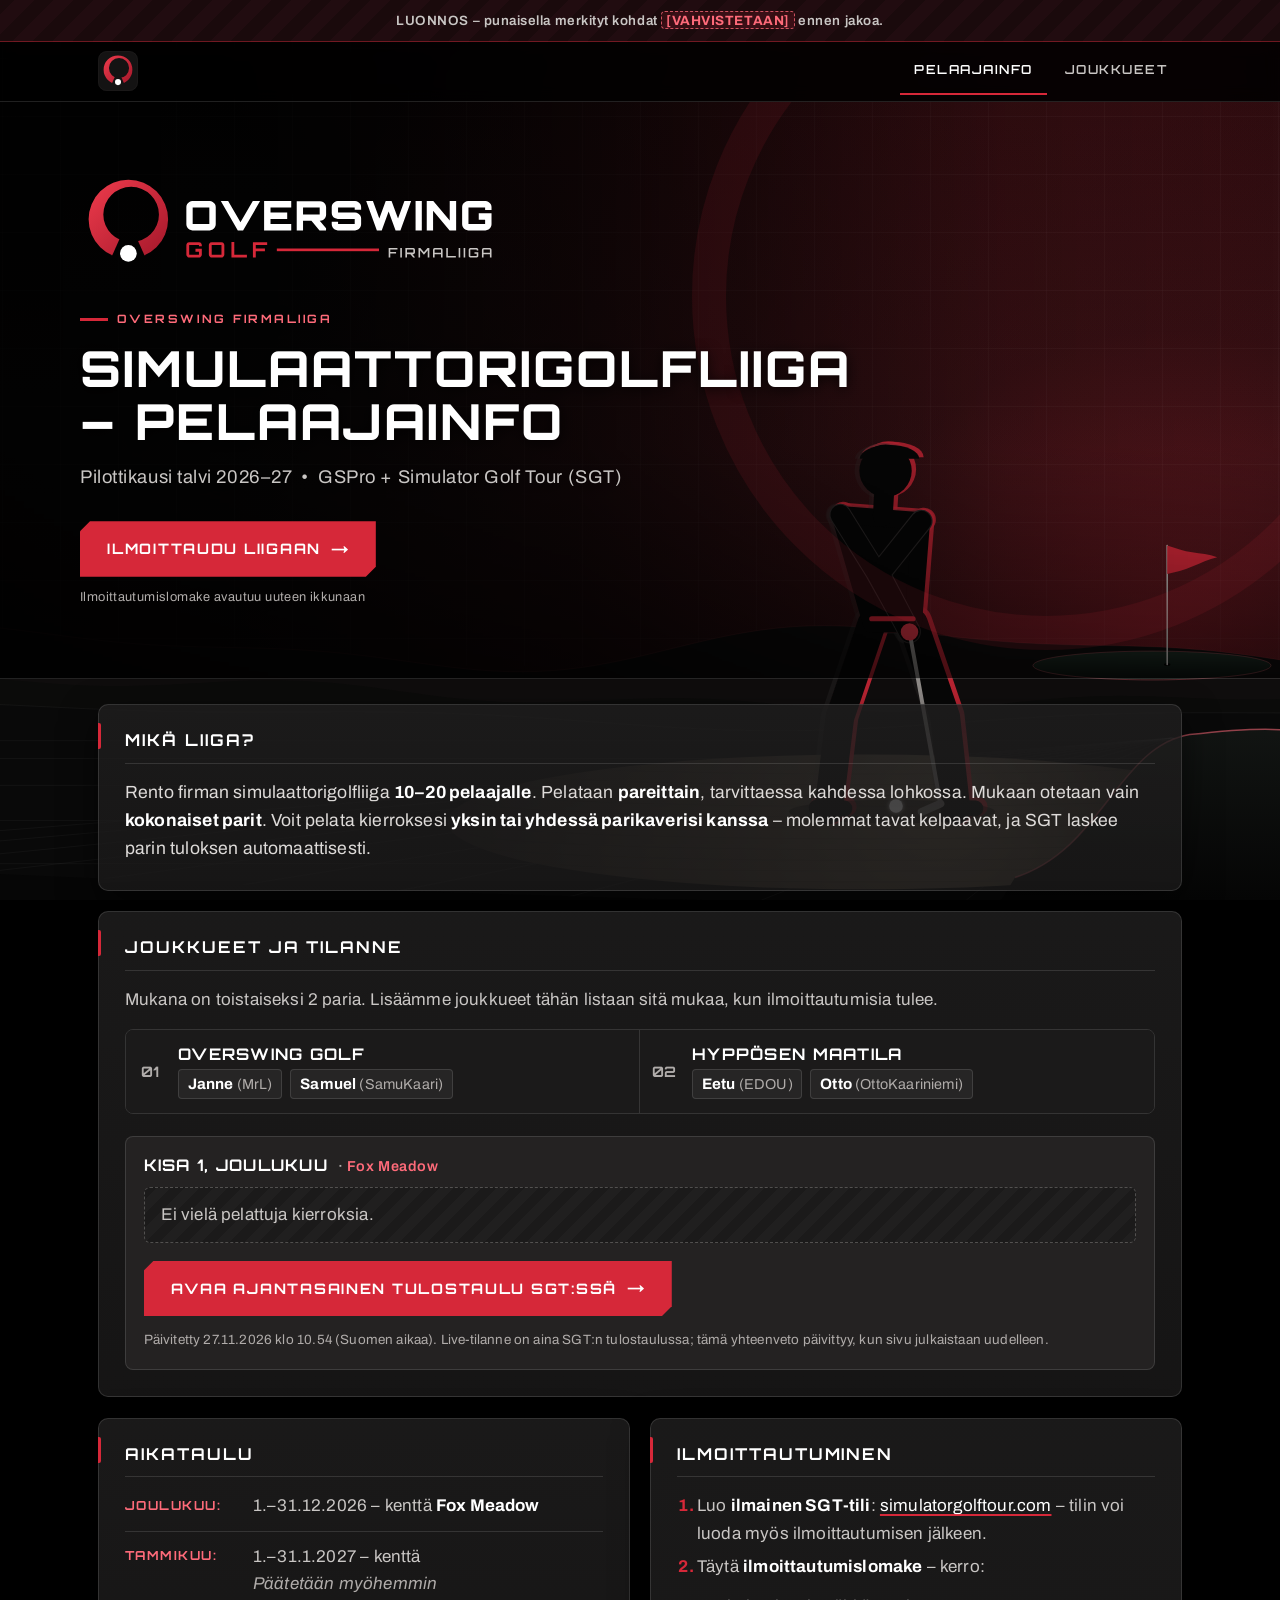
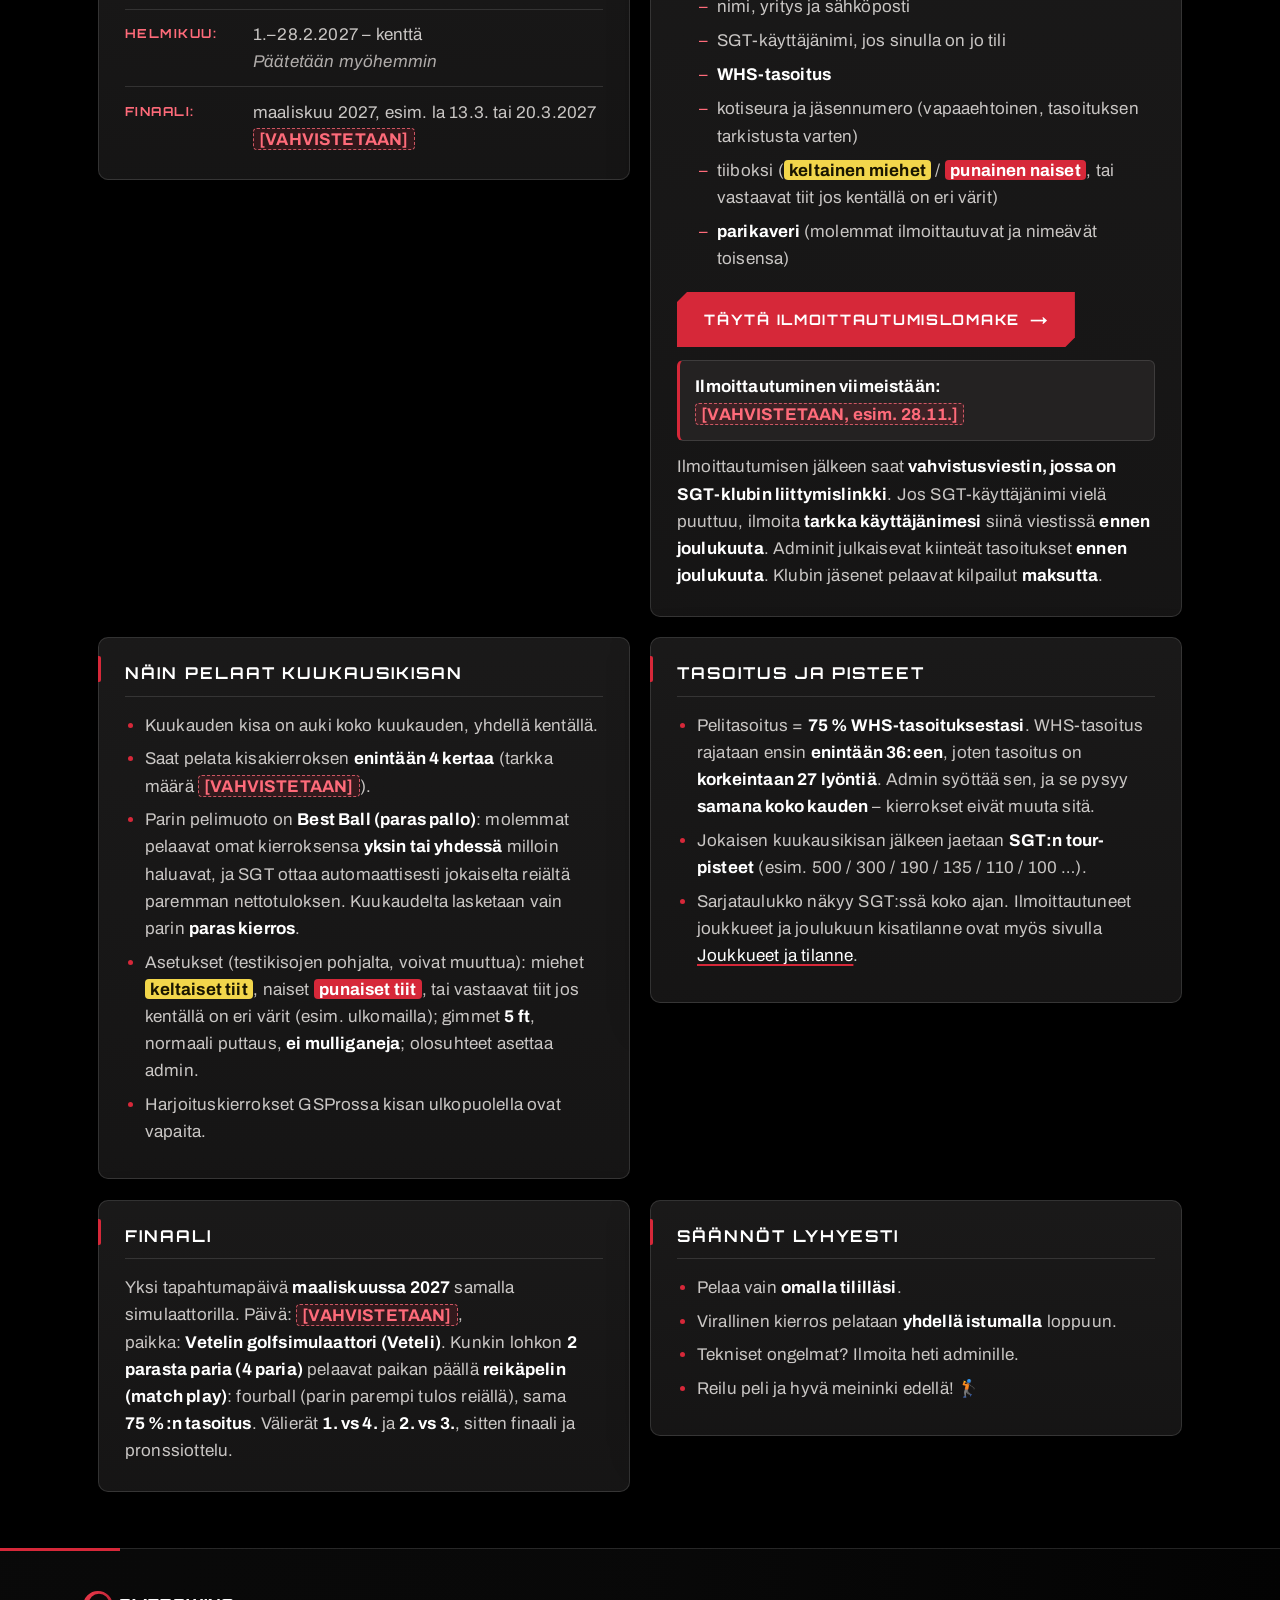
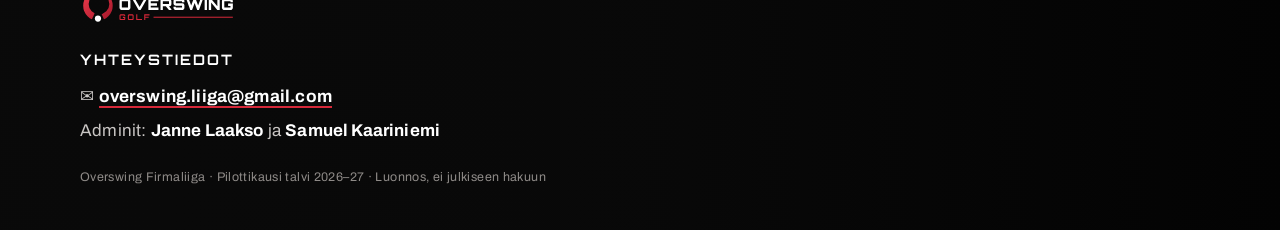
==== index.html @ fa55492c "Publish Overswing Firmaliiga static site for GitHub Pages. Co-authored-by: overswingliiga-cpu <overs" ====
<!DOCTYPE html>
<html lang="fi">
<head>
  <meta charset="utf-8">
  <meta name="viewport" content="width=device-width, initial-scale=1">
  <meta name="robots" content="noindex">
  <meta name="theme-color" content="#000000">
  <title>Overswing Firmaliiga – Pelaajainfo (luonnos)</title>
  <meta name="description" content="Overswing Firmaliiga, pilottikausi talvi 2026–27. Rento firman simulaattorigolfliiga GSProlla ja Simulator Golf Tourilla.">
  <link rel="icon" href="assets/favicon.svg" type="image/svg+xml">
  <link rel="icon" href="assets/favicon-32.png" type="image/png" sizes="32x32">
  <link rel="apple-touch-icon" href="assets/apple-touch-icon.png">
  <link rel="preconnect" href="https://fonts.googleapis.com">
  <link rel="preconnect" href="https://fonts.gstatic.com" crossorigin>
  <link href="https://fonts.googleapis.com/css2?family=Archivo:ital,wght@0,400;0,500;0,600;0,700;1,400&family=Orbitron:wght@600;700;800;900&display=swap" rel="stylesheet">
  <link rel="stylesheet" href="assets/site.css">
</head>
<body>
  <div class="draft">LUONNOS – punaisella merkityt kohdat <span class="ph">[VAHVISTETAAN]</span> ennen jakoa.</div>

  <div class="topbar">
    <div class="topbar-inner">
      <a class="topbar-logo" href="./" aria-label="Overswing Firmaliiga – etusivu"><img src="assets/overswing-golf-icon.svg" alt="Overswing Golf" width="40" height="40"></a>
      <nav class="sitenav" aria-label="Sivut">
        <a href="./" aria-current="page">Pelaajainfo</a>
        <a href="joukkueet/">Joukkueet</a>
      </nav>
    </div>
  </div>

  <header class="hero">
    <div class="hero-inner">
      <img class="hero-logo" src="assets/overswing-golf-horizontal-firmaliiga-dark.svg" alt="Overswing Golf – Firmaliiga" width="420" height="107">
      <p class="kicker">Overswing Firmaliiga</p>
      <h1>Simulaattori&shy;golfliiga – Pelaajainfo</h1>
      <p class="subtitle">Pilottikausi talvi 2026–27&nbsp;&nbsp;•&nbsp;&nbsp;GSPro + Simulator Golf Tour (SGT)</p>
      <a class="cta" href="https://forms.gle/ftn9HcpagYPjdYmk7" target="_blank" rel="noopener noreferrer">Ilmoittaudu liigaan</a>
    <span class="cta-note">Ilmoittautumislomake avautuu uuteen ikkunaan</span>
    </div>
  </header>

  <main>
    <div class="grid">
      <section class="card span-2" aria-labelledby="mika">
        <h2 id="mika">Mikä liiga?</h2>
        <p class="lead">Rento firman simulaattorigolfliiga <strong>10–20 pelaajalle</strong>. Pelataan <strong>pareittain</strong>, tarvittaessa kahdessa lohkossa. Mukaan otetaan vain <strong>kokonaiset parit</strong>. Voit pelata kierroksesi <strong>yksin tai yhdessä parikaverisi kanssa</strong> – molemmat tavat kelpaavat, ja SGT laskee parin tuloksen automaattisesti.</p>
      </section>

      <section class="card span-2" aria-labelledby="joukkueet">
        <h2 id="joukkueet">Joukkueet ja tilanne</h2>
          <!-- JOUKKUEET-DATA-START -->
          <p>Mukana on toistaiseksi 2 paria. Lisäämme joukkueet tähän listaan sitä mukaa, kun ilmoittautumisia tulee.</p>
          <div class="teams">
            <article class="team">
              <h3>Overswing Golf</h3>
              <ul>
                <li><span class="pname">Janne</span> <span class="sgt">(MrL)</span></li>
                <li><span class="pname">Samuel</span> <span class="sgt">(SamuKaari)</span></li>
              </ul>
            </article>
            <article class="team">
              <h3>Hyppösen maatila</h3>
              <ul>
                <li><span class="pname">Eetu</span> <span class="sgt">(EDOU)</span></li>
                <li><span class="pname">Otto</span> <span class="sgt">(OttoKaariniemi)</span></li>
              </ul>
            </article>
          </div>
          <div class="standings">
            <h3>Kisa 1, Joulukuu <span class="course">Fox Meadow</span></h3>
            <p class="empty-note">Ei vielä pelattuja kierroksia.</p>
            <p>
              <a class="btn-out" href="https://simulatorgolftour.com/tournament/85603" target="_blank" rel="noopener noreferrer">Avaa ajantasainen tulostaulu SGT:ssä</a>
            </p>
            <p class="updated">Päivitetty 27.11.2026 klo 10.54 (Suomen aikaa). Live-tilanne on aina SGT:n tulostaulussa; tämä yhteenveto päivittyy, kun sivu julkaistaan uudelleen.</p>
          </div>
          <!-- JOUKKUEET-DATA-END -->
      </section>

      <section class="card" aria-labelledby="aikataulu">
        <h2 id="aikataulu">Aikataulu</h2>
        <ul class="sched">
          <li>
            <span class="month">Joulukuu:</span>
            <span>1.–31.12.2026 – kenttä <strong>Fox Meadow</strong></span>
          </li>
          <li>
            <span class="month">Tammikuu:</span>
            <span>1.–31.1.2027 – kenttä <span class="pending">Päätetään&nbsp;myöhemmin</span></span>
          </li>
          <li>
            <span class="month">Helmikuu:</span>
            <span>1.–28.2.2027 – kenttä <span class="pending">Päätetään&nbsp;myöhemmin</span></span>
          </li>
          <li>
            <span class="month">Finaali:</span>
            <span>maaliskuu 2027, esim. la 13.3. tai 20.3.2027 <span class="ph">[VAHVISTETAAN]</span></span>
          </li>
        </ul>
      </section>

      <section class="card" aria-labelledby="ilmo">
        <h2 id="ilmo">Ilmoittautuminen</h2>
        <ol>
          <li>Luo <strong>ilmainen SGT-tili</strong>: <a href="https://simulatorgolftour.com" target="_blank" rel="noopener noreferrer">simulatorgolftour.com</a> – tilin voi luoda myös ilmoittautumisen jälkeen.</li>
          <li>Täytä <strong>ilmoittautumislomake</strong> – kerro:
            <ul class="fields">
              <li>nimi, yritys ja sähköposti</li>
              <li>SGT-käyttäjänimi, jos sinulla on jo tili</li>
              <li><strong>WHS-tasoitus</strong></li>
              <li>kotiseura ja jäsennumero (vapaaehtoinen, tasoituksen tarkistusta varten)</li>
              <li>tiiboksi (<span class="tee tee-y">keltainen miehet</span> / <span class="tee tee-r">punainen naiset</span>, tai vastaavat tiit jos kentällä on eri värit)</li>
              <li><strong>parikaveri</strong> (molemmat ilmoittautuvat ja nimeävät toisensa)</li>
            </ul>
          </li>
        </ol>
        <p style="margin-top: 1rem;">
          <a class="cta" href="https://forms.gle/ftn9HcpagYPjdYmk7" target="_blank" rel="noopener noreferrer">Täytä ilmoittautumislomake</a>
        </p>
        <p class="deadline"><strong>Ilmoittautuminen viimeistään:</strong> <span class="ph">[VAHVISTETAAN, esim. 28.11.]</span></p>
        <p class="confirm">Ilmoittautumisen jälkeen saat <strong>vahvistusviestin, jossa on SGT-klubin liittymislinkki</strong>. Jos SGT-käyttäjänimi vielä puuttuu, ilmoita <strong>tarkka käyttäjänimesi</strong> siinä viestissä <strong>ennen joulukuuta</strong>. Adminit julkaisevat kiinteät tasoitukset <strong>ennen joulukuuta</strong>. Klubin jäsenet pelaavat kilpailut <strong>maksutta</strong>.</p>
      </section>

      <section class="card" aria-labelledby="kuukausi">
        <h2 id="kuukausi">Näin pelaat kuukausikisan</h2>
        <ul>
          <li>Kuukauden kisa on auki koko kuukauden, yhdellä kentällä.</li>
          <li>Saat pelata kisakierroksen <strong>enintään 4 kertaa</strong> (tarkka määrä <span class="ph">[VAHVISTETAAN]</span>).</li>
          <li>Parin pelimuoto on <strong>Best Ball (paras pallo)</strong>: molemmat pelaavat omat kierroksensa <strong>yksin tai yhdessä</strong> milloin haluavat, ja SGT ottaa automaattisesti jokaiselta reiältä paremman nettotuloksen. Kuukaudelta lasketaan vain parin <strong>paras kierros</strong>.</li>
          <li>Asetukset (testikisojen pohjalta, voivat muuttua): miehet <strong><span class="tee tee-y">keltaiset tiit</span></strong>, naiset <strong><span class="tee tee-r">punaiset tiit</span></strong>, tai vastaavat tiit jos kentällä on eri värit (esim. ulkomailla); gimmet <strong>5&nbsp;ft</strong>, normaali puttaus, <strong>ei mulliganeja</strong>; olosuhteet asettaa admin.</li>
          <li>Harjoituskierrokset GSProssa kisan ulkopuolella ovat vapaita.</li>
        </ul>
      </section>

      <section class="card" aria-labelledby="tasoitus">
        <h2 id="tasoitus">Tasoitus ja pisteet</h2>
        <ul>
          <li>Pelitasoitus = <strong>75&nbsp;% WHS-tasoituksestasi</strong>. WHS-tasoitus rajataan ensin <strong>enintään 36:een</strong>, joten tasoitus on <strong>korkeintaan 27 lyöntiä</strong>. Admin syöttää sen, ja se pysyy <strong>samana koko kauden</strong> – kierrokset eivät muuta sitä.</li>
          <li>Jokaisen kuukausikisan jälkeen jaetaan <strong>SGT:n tour-pisteet</strong> (esim. 500 / 300 / 190 / 135 / 110 / 100&nbsp;…).</li>
          <li>Sarjataulukko näkyy SGT:ssä koko ajan. Ilmoittautuneet joukkueet ja joulukuun kisatilanne ovat myös sivulla <a href="joukkueet/">Joukkueet ja tilanne</a>.</li>
        </ul>
      </section>

      <section class="card" aria-labelledby="finaali">
        <h2 id="finaali">Finaali</h2>
        <p>Yksi tapahtumapäivä <strong>maaliskuussa 2027</strong> samalla simulaattorilla. <span style="white-space:nowrap">Päivä: <span class="ph">[VAHVISTETAAN]</span></span>, <span style="white-space:nowrap">paikka: <strong>Vetelin golfsimulaattori (Veteli)</strong></span>. Kunkin lohkon <strong>2 parasta paria (4 paria)</strong> pelaavat paikan päällä <strong>reikäpelin (match play)</strong>: fourball (parin parempi tulos reiällä), sama <strong>75&nbsp;%:n tasoitus</strong>. Välierät <strong>1. vs 4.</strong> ja <strong>2. vs 3.</strong>, sitten finaali ja pronssiottelu.</p>
      </section>

      <section class="card" aria-labelledby="saannot">
        <h2 id="saannot">Säännöt lyhyesti</h2>
        <ul>
          <li>Pelaa vain <strong>omalla tililläsi</strong>.</li>
          <li>Virallinen kierros pelataan <strong>yhdellä istumalla</strong> loppuun.</li>
          <li>Tekniset ongelmat? Ilmoita heti adminille.</li>
          <li>Reilu peli ja hyvä meininki edellä! &#x1F3CC;&#xFE0F;</li>
        </ul>
      </section>
    </div>
  </main>

  <footer>
    <div class="footer-inner">
      <img class="footer-logo" src="assets/overswing-golf-horizontal-dark.svg" alt="Overswing Golf" width="156" height="40">
      <h2>Yhteystiedot</h2>
      <p>✉️ <a class="mail" href="mailto:overswing.liiga@gmail.com">overswing.liiga@gmail.com</a></p>
      <p>Adminit: <strong>Janne Laakso</strong> ja <strong>Samuel Kaariniemi</strong></p>
      <p class="fineprint">Overswing Firmaliiga · Pilottikausi talvi 2026–27 · Luonnos, ei julkiseen hakuun</p>
    </div>
  </footer>
  <script src="assets/golf-bg.js" defer></script>
</body>
</html>
---- assets/site.css ----
/* Overswing Firmaliiga – tumma teema (SGT-henkinen, punaiset korostukset) */
:root {
  --bg: #000000;
  --surface: #1B1A1A;
  --raised: #242222;
  --stripe: #292929;
  --border: #484644;
  --line: rgba(201, 198, 196, .16);
  --line-strong: rgba(201, 198, 196, .30);
  --text: #C9C6C4;
  --dim: #B0ACAA;
  --white: #FFFFFF;
  --red: #D62839;
  --red-deep: #A3172A;
  --red-text: #FF6B7A;           /* pieni punainen teksti tummalla: 6.3:1 kortilla */
  --red-wash: rgba(214, 40, 57, .14);
  --cut: 10px;                   /* viisteet painikkeissa ja merkeissä */
  --radius: 10px;
  --font-display: "Orbitron", "Archivo", system-ui, sans-serif;
  --font-body: "Archivo", "Segoe UI", system-ui, sans-serif;
  color-scheme: dark;
}

* { box-sizing: border-box; margin: 0; padding: 0; }
html { scroll-behavior: smooth; background: var(--bg); }

body {
  font-family: var(--font-body);
  font-size: 1.0625rem;
  line-height: 1.6;
  letter-spacing: .01em;
  color: var(--text);
  background: transparent;
  -webkit-font-smoothing: antialiased;
  overflow-wrap: break-word;
}

::selection { background: var(--red); color: #fff; }

strong { color: var(--white); font-weight: 700; }

a { color: var(--white); text-decoration-color: var(--red); text-underline-offset: 3px; text-decoration-thickness: 2px; }
a:hover { color: var(--red-text); }
a:focus-visible, .cta:focus-visible, .btn-out:focus-visible, .sitenav a:focus-visible {
  outline: 3px solid var(--white);
  outline-offset: 3px;
}

/* Vahvistamattomat kohdat */
.ph {
  display: inline;
  background: var(--red-wash);
  color: var(--red-text);
  font-weight: 700;
  padding: .04em .3em;
  border: 1px dashed rgba(255, 107, 122, .75);
  border-radius: 4px;
  white-space: nowrap;
  box-decoration-break: clone;
  -webkit-box-decoration-break: clone;
}

.pending { color: var(--dim); font-style: italic; font-weight: 400; }

/* Luonnosnauha */
.draft {
  background: repeating-linear-gradient(-45deg, #1a0a0c 0 14px, #210c10 14px 28px);
  color: var(--text);
  text-align: center;
  font-size: .84rem;
  font-weight: 600;
  letter-spacing: .04em;
  padding: .6rem 1rem;
  border-bottom: 1px solid rgba(214, 40, 57, .45);
}

/* Yläpalkki */
.topbar {
  position: sticky;
  top: 0;
  z-index: 10;
  background: rgba(0, 0, 0, .88);
  backdrop-filter: blur(8px);
  -webkit-backdrop-filter: blur(8px);
  border-bottom: 1px solid var(--line);
}
.topbar-inner {
  max-width: 1120px;
  margin: 0 auto;
  padding: .35rem 1.15rem;
  display: flex;
  align-items: center;
  justify-content: space-between;
  gap: .75rem;
}
.topbar-logo { display: inline-flex; align-items: center; min-height: 48px; }
.topbar-logo img { height: 40px; width: auto; display: block; }

.sitenav { display: flex; gap: .2rem; flex-wrap: wrap; justify-content: flex-end; }
.sitenav a {
  color: var(--text);
  text-decoration: none;
  font-family: var(--font-display);
  font-weight: 600;
  font-size: .78rem;
  letter-spacing: .12em;
  text-transform: uppercase;
  padding: .7rem .9rem;
  min-height: 48px;
  display: inline-flex;
  align-items: center;
  border-bottom: 2px solid transparent;
}
.sitenav a:hover { color: var(--white); }
.sitenav a[aria-current="page"] { color: var(--white); border-bottom-color: var(--red); }

/* Hero */
header.hero {
  position: relative;
  overflow: hidden;
  color: var(--white);
  padding: 3.2rem 1.25rem 3.4rem;
  background:
    linear-gradient(180deg, rgba(0,0,0,0) 60%, rgba(0,0,0,.55) 100%),
    linear-gradient(90deg, rgba(0,0,0,.78) 0%, rgba(0,0,0,.55) 45%, rgba(0,0,0,.08) 78%, rgba(0,0,0,0) 100%);
  border-bottom: 1px solid var(--line);
}
header.hero::before {
  /* svingikaaren ääriviiva taustalla */
  content: "";
  position: absolute;
  right: -140px; top: -120px;
  width: 520px; height: 520px;
  border-radius: 50%;
  border: 26px solid rgba(214, 40, 57, .10);
  pointer-events: none;
}
.hero-inner { position: relative; max-width: 1120px; margin: 0 auto; }
.hero-logo { display: block; height: auto; width: min(420px, 82vw); margin-bottom: 1.6rem; }

.kicker {
  display: inline-flex;
  align-items: center;
  gap: .55rem;
  font-family: var(--font-display);
  font-size: .72rem;
  font-weight: 700;
  letter-spacing: .22em;
  text-transform: uppercase;
  color: var(--red-text);
  margin-bottom: .8rem;
}
.kicker::before { content: ""; width: 28px; height: 3px; background: var(--red); }

header.hero h1 {
  font-family: var(--font-display);
  font-weight: 800;
  font-size: clamp(1.6rem, 1rem + 3.4vw, 3.1rem);
  line-height: 1.08;
  letter-spacing: .04em;
  text-transform: uppercase;
  text-wrap: balance;
  max-width: 22ch;
  margin-bottom: .9rem;
}
.subtitle {
  font-size: clamp(1rem, .9rem + .5vw, 1.15rem);
  color: var(--text);
  margin-bottom: 1.8rem;
  letter-spacing: .03em;
}

.cta, .btn-out {
  display: inline-flex;
  align-items: center;
  justify-content: center;
  gap: .6rem;
  min-height: 52px;
  padding: .85rem 1.7rem;
  background: var(--red);
  color: #fff;
  font-family: var(--font-display);
  font-weight: 700;
  font-size: .9rem;
  letter-spacing: .12em;
  text-transform: uppercase;
  text-decoration: none;
  border: 0;
  clip-path: polygon(var(--cut) 0, 100% 0, 100% calc(100% - var(--cut)), calc(100% - var(--cut)) 100%, 0 100%, 0 var(--cut));
  transition: background .15s ease, transform .15s ease;
}
.cta::after, .btn-out::after { content: "→"; font-family: var(--font-body); font-size: 1.1rem; letter-spacing: 0; }
.cta:hover, .btn-out:hover { background: #E8394A; color: #fff; transform: translateY(-1px); }

.cta-note { display: block; margin-top: .65rem; font-size: .8rem; color: var(--dim); letter-spacing: .03em; }

/* Vierityksellä etenevä golftausta (assets/golf-bg.js) */
.golf-bg {
  position: fixed;
  left: 0; top: 0;
  width: 100%;
  height: 100vh;
  height: 100lvh;
  z-index: -1;
  pointer-events: none;
  background: #000;
}
.golf-bg canvas { display: block; width: 100%; height: 100%; }
header.hero h1, .kicker, .subtitle, .cta-note { text-shadow: 0 2px 14px rgba(0, 0, 0, .85); }

/* Sisältö */
main { max-width: 1120px; margin: 0 auto; padding: 1.6rem 1.15rem 3.5rem; }

.grid { display: grid; grid-template-columns: 1fr; gap: 1.15rem; }

.card {
  position: relative;
  background: linear-gradient(180deg, rgba(31, 30, 30, .84) 0%, rgba(27, 26, 26, .80) 100%);
  border: 1px solid var(--line);
  border-radius: var(--radius);
  padding: 1.35rem 1.35rem 1.45rem;
  box-shadow: 0 14px 36px rgba(0, 0, 0, .55);
}
.card::before {
  content: "";
  position: absolute;
  left: -1px; top: 18px;
  width: 3px; height: 26px;
  background: var(--red);
  border-radius: 0 2px 2px 0;
}

.card h2 {
  font-family: var(--font-display);
  font-size: 1.02rem;
  font-weight: 700;
  color: var(--white);
  letter-spacing: .12em;
  text-transform: uppercase;
  line-height: 1.3;
  padding-bottom: .7rem;
  margin-bottom: .95rem;
  border-bottom: 1px solid var(--line);
}

.card p + p, .card p + ol, .card p + ul, .card ol + p, .card ul + p { margin-top: .8rem; }

.lead { font-size: 1.1rem; color: #DEDBD9; }

ul, ol { padding-left: 1.25rem; }
li { margin: .4rem 0; }
li::marker { color: var(--red); font-weight: 700; }

.fields { list-style: none; padding-left: 0; margin: .55rem 0 .2rem; }
.fields li { position: relative; padding: .22rem 0 .22rem 1.25rem; margin: 0; }
.fields li::before { content: "–"; position: absolute; left: .15rem; color: var(--red-text); }

.deadline {
  background: var(--raised);
  border: 1px solid var(--line);
  border-left: 3px solid var(--red);
  border-radius: 6px;
  padding: .75rem .95rem;
  margin-top: 1rem;
}
.confirm { margin-top: .9rem; }

/* Tiimerkit (tiivis, pysyy rivissä) */
.tee {
  display: inline;
  font-weight: 700;
  padding: .04em .32em;
  border-radius: 4px;
  white-space: nowrap;
  box-decoration-break: clone;
  -webkit-box-decoration-break: clone;
}
.tee-y { background: #F2D64B; color: #1A1600; }
.tee-r { background: #D62839; color: #fff; }

/* Aikataulu */
.sched { list-style: none; padding: 0; }
.sched li {
  display: grid;
  grid-template-columns: 7.4rem 1fr;
  gap: .6rem;
  align-items: start;
  margin: 0;
  padding: .7rem 0;
  border-bottom: 1px solid var(--line);
}
.sched li:last-child { border-bottom: 0; padding-bottom: 0; }
.sched li:first-child { padding-top: 0; }
.month {
  font-family: var(--font-display);
  font-weight: 700;
  font-size: .78rem;
  letter-spacing: .12em;
  text-transform: uppercase;
  color: var(--red-text);
  padding-top: .2rem;
}

/* Joukkueet – SGT:n tulostaulun tyyliin */
.teams {
  display: grid;
  grid-template-columns: 1fr;
  gap: 0;
  margin: 1rem 0 1.4rem;
  border: 1px solid var(--line);
  border-radius: 8px;
  overflow: hidden;
  counter-reset: joukkue;
}
.team {
  counter-increment: joukkue;
  display: grid;
  grid-template-columns: 3rem 1fr;
  align-items: center;
  column-gap: .25rem;
  padding: .85rem 1rem .85rem 0;
  background: var(--surface);
  border-bottom: 1px solid var(--line);
}
.team:nth-child(even) { background: var(--stripe); }
.team:last-child { border-bottom: 0; }
.team::before {
  content: counter(joukkue, decimal-leading-zero);
  grid-row: 1 / span 2;
  justify-self: center;
  font-family: var(--font-display);
  font-weight: 700;
  font-size: .9rem;
  color: var(--dim);
}
.team:hover { background: #2E2C2B; }

.team h3, .standings h3 {
  font-family: var(--font-display);
  font-size: 1rem;
  font-weight: 700;
  letter-spacing: .08em;
  text-transform: uppercase;
  color: var(--white);
  line-height: 1.3;
  margin: 0;
  border: 0;
  padding: 0;
}
.team ul { list-style: none; padding: 0; margin: .3rem 0 0; display: flex; flex-wrap: wrap; gap: .35rem .5rem; }
.team li { margin: 0; font-size: .95rem; background: rgba(255,255,255,.05); border: 1px solid var(--line); border-radius: 4px; padding: .12rem .55rem; }
.pname { font-weight: 700; color: var(--white); }
.sgt { color: var(--dim); font-size: .9rem; }

.standings {
  background: var(--raised);
  border: 1px solid var(--line);
  border-radius: 8px;
  padding: 1.1rem 1.1rem 1.15rem;
}
.standings h3 { margin-bottom: .7rem; display: flex; flex-wrap: wrap; align-items: baseline; gap: .2rem .6rem; }
.course {
  font-family: var(--font-body);
  font-weight: 600;
  font-size: .9rem;
  letter-spacing: .04em;
  text-transform: none;
  color: var(--red-text);
}
.course::before { content: "· "; color: var(--dim); }

.empty-note {
  background: repeating-linear-gradient(-45deg, rgba(255,255,255,.025) 0 10px, transparent 10px 20px), var(--surface);
  border: 1px dashed var(--line-strong);
  border-radius: 6px;
  padding: .85rem 1rem;
  margin: .4rem 0 1.1rem;
  color: var(--text);
}

.table-wrap { overflow-x: auto; margin: .55rem 0 1.1rem; border: 1px solid var(--line); border-radius: 8px; }
.standings-table { width: 100%; border-collapse: collapse; font-size: 1rem; font-variant-numeric: tabular-nums; }
.standings-table th, .standings-table td { text-align: left; padding: .6rem .7rem; border-bottom: 1px solid var(--line); vertical-align: top; }
.standings-table thead th {
  background: #000;
  color: var(--dim);
  font-family: var(--font-display);
  font-size: .7rem;
  font-weight: 700;
  letter-spacing: .12em;
  text-transform: uppercase;
}
.standings-table tbody tr:nth-child(even) td { background: var(--stripe); }
.standings-table tbody tr:first-child td:first-child { color: var(--red-text); font-weight: 700; }
.standings-table td:nth-child(2) { color: var(--white); font-weight: 700; }
.standings-table th:first-child, .standings-table td:first-child,
.standings-table th:nth-child(n+3), .standings-table td:nth-child(n+3) { text-align: center; white-space: nowrap; }
.standings-table th:nth-child(2), .standings-table td:nth-child(2) { text-align: left; }

.updated { margin-top: 1rem; font-size: .84rem; color: var(--dim); }

/* Alatunniste */
footer {
  background: linear-gradient(90deg, rgba(10, 10, 10, .92) 0%, rgba(10, 10, 10, .84) 50%, rgba(10, 10, 10, .30) 100%);
  color: var(--text);
  padding: 2.4rem 1.15rem 2.6rem;
  border-top: 1px solid var(--line);
  position: relative;
}
footer::before { content: ""; position: absolute; left: 0; right: 0; top: -1px; height: 3px; background: linear-gradient(90deg, var(--red) 0 120px, transparent 120px); }
.footer-inner { max-width: 1120px; margin: 0 auto; }
.footer-logo { display: block; height: 40px; width: auto; margin-bottom: 1.3rem; }
footer h2 {
  font-family: var(--font-display);
  font-size: .9rem;
  font-weight: 700;
  letter-spacing: .14em;
  text-transform: uppercase;
  color: var(--white);
  margin-bottom: .75rem;
}
footer a { color: var(--white); }
footer p + p { margin-top: .4rem; }
.mail { font-weight: 700; font-size: 1.08rem; text-decoration: none; border-bottom: 2px solid var(--red); }
.mail:hover { color: var(--red-text); }
.fineprint { margin-top: 1.5rem; font-size: .78rem; color: #8F8B88; letter-spacing: .03em; }

@media (min-width: 800px) {
  .grid { grid-template-columns: 1fr 1fr; gap: 1.3rem; align-items: start; }
  .span-2 { grid-column: 1 / -1; }
  .card { padding: 1.55rem 1.6rem 1.65rem; }
  header.hero { padding: 4.2rem 1.5rem 4.4rem; }
  header.hero::before { width: 640px; height: 640px; right: -120px; top: -160px; border-width: 34px; }
  .teams { grid-template-columns: 1fr 1fr; }
  .team:nth-child(odd) { border-right: 1px solid var(--line); }
  .team:nth-child(even) { background: var(--surface); }
  .team:nth-child(4n+3), .team:nth-child(4n+4) { background: var(--stripe); }
  .team:nth-last-child(-n+2):nth-child(odd), .team:last-child { border-bottom: 0; }
}

@media (max-width: 520px) {
  .topbar-inner { padding: .3rem .7rem; }
  .topbar-logo img { height: 36px; }
  .sitenav a { padding: .7rem .55rem; font-size: .7rem; letter-spacing: .08em; }
  .sched li { grid-template-columns: 1fr; gap: .1rem; padding: .75rem 0; }
  .cta, .btn-out { display: flex; width: 100%; text-align: center; font-size: .76rem; letter-spacing: .05em; padding: .8rem 1rem; }
  header.hero h1 { font-size: clamp(1.25rem, 6.4vw, 1.7rem); letter-spacing: .02em; hyphens: manual; }
  .team { grid-template-columns: 2.4rem 1fr; }
  header.hero { padding: 2.4rem 1.1rem 2.8rem; }
  header.hero::before { width: 300px; height: 300px; right: -120px; top: -90px; border-width: 18px; }
  header.hero { background: linear-gradient(180deg, rgba(0,0,0,.62) 0%, rgba(0,0,0,.50) 70%, rgba(0,0,0,.25) 100%); }
  footer { background: linear-gradient(180deg, rgba(10, 10, 10, .90) 0%, rgba(10, 10, 10, .70) 100%); }
}

@media (prefers-reduced-motion: reduce) {
  html { scroll-behavior: auto; }
  .cta, .btn-out { transition: none; }
  .cta:hover, .btn-out:hover { transform: none; }
}

@media print {
  .golf-bg { display: none; }
  .topbar { position: static; }
  .sitenav { display: none; }
  header.hero, .card, footer, .draft { -webkit-print-color-adjust: exact; print-color-adjust: exact; }
  .card { box-shadow: none; break-inside: avoid; }
}
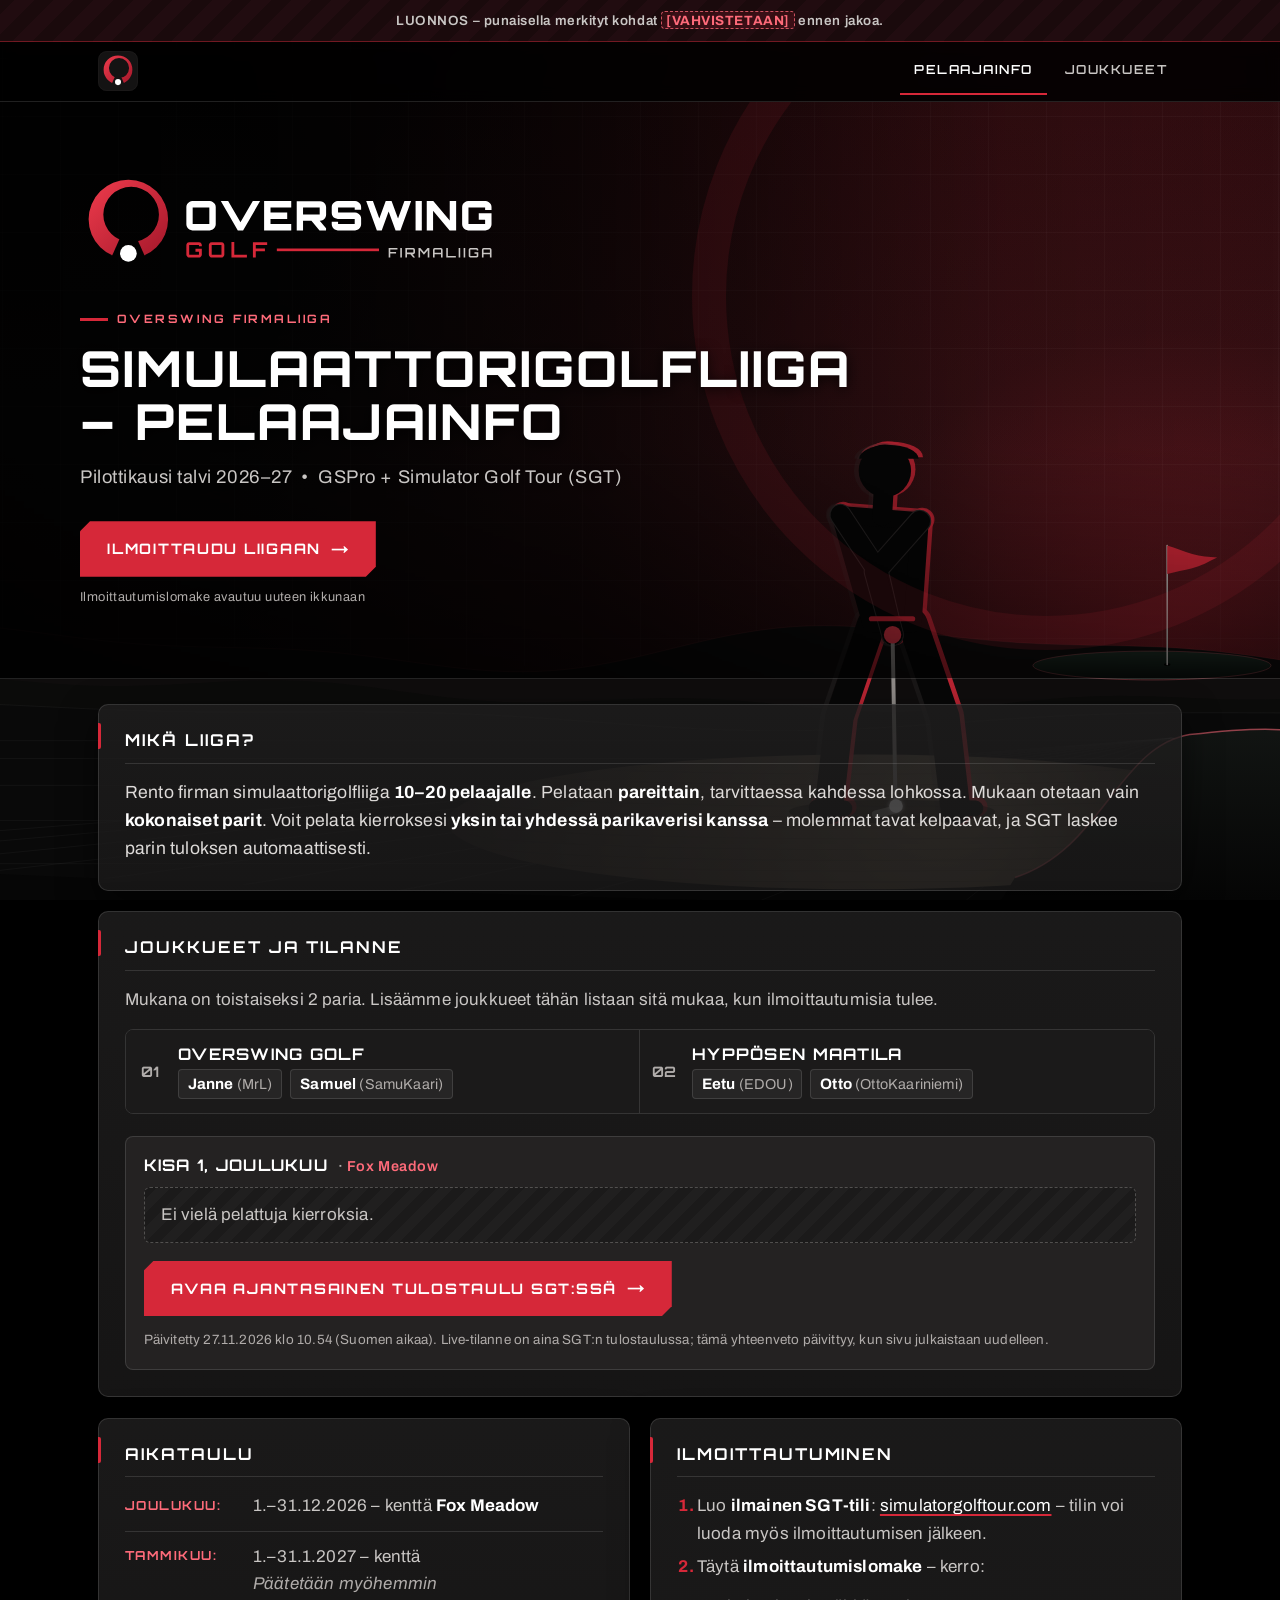
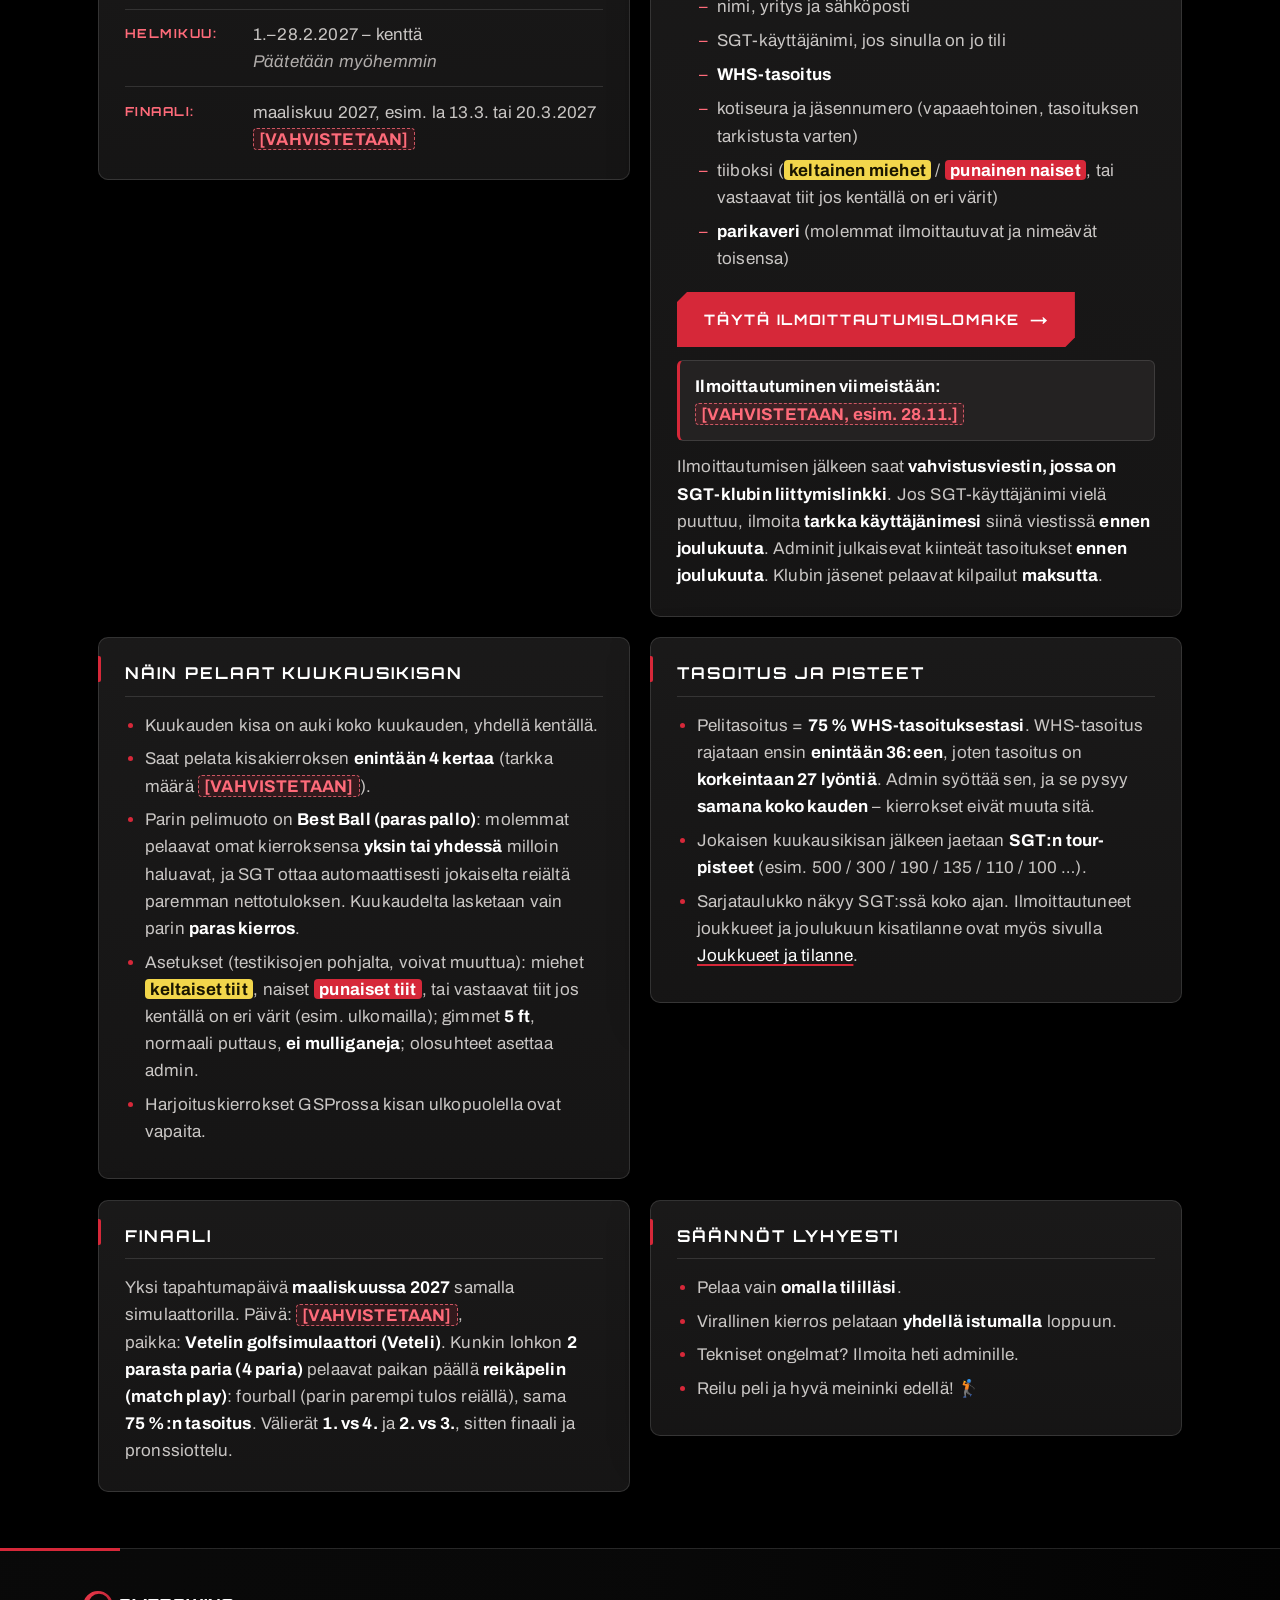
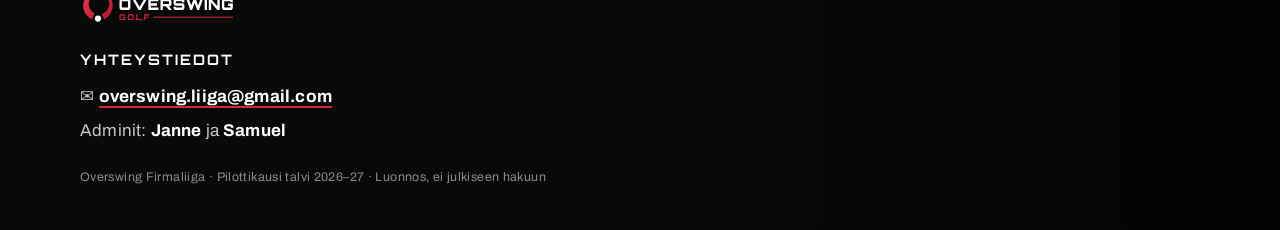
==== commit ef64af96: "Remove admin surnames from the site pages. Co-authored-by: overswingliiga-cpu <overswingliiga-cpu@us" ====
--- a/index.html
+++ b/index.html
@@ -163,7 +163,7 @@
       <img class="footer-logo" src="assets/overswing-golf-horizontal-dark.svg" alt="Overswing Golf" width="156" height="40">
       <h2>Yhteystiedot</h2>
       <p>✉️ <a class="mail" href="mailto:overswing.liiga@gmail.com">overswing.liiga@gmail.com</a></p>
-      <p>Adminit: <strong>Janne Laakso</strong> ja <strong>Samuel Kaariniemi</strong></p>
+      <p>Adminit: <strong>Janne</strong> ja <strong>Samuel</strong></p>
       <p class="fineprint">Overswing Firmaliiga · Pilottikausi talvi 2026–27 · Luonnos, ei julkiseen hakuun</p>
     </div>
   </footer>
--- a/assets/site.css
+++ b/assets/site.css
@@ -206,6 +206,22 @@
   background: #000;
 }
 .golf-bg canvas { display: block; width: 100%; height: 100%; }
+.golf-mini { display: none; }
+@media (max-width: 760px) {
+  .golf-mini {
+    display: block;
+    flex: 0 1 120px;
+    min-width: 56px;
+    height: 48px;
+    margin: 0 auto 0 .35rem;
+    border: 1px solid var(--line);
+    border-radius: 6px;
+    background: #0a0909;
+  }
+  .topbar-inner .sitenav { flex-wrap: nowrap; flex-shrink: 0; }
+  .topbar-inner .topbar-logo { flex-shrink: 0; }
+}
+@media (max-width: 359px) { .golf-mini { display: none; } .topbar-inner .sitenav { flex-wrap: wrap; flex-shrink: 1; } }
 header.hero h1, .kicker, .subtitle, .cta-note { text-shadow: 0 2px 14px rgba(0, 0, 0, .85); }
 
 /* Sisältö */
